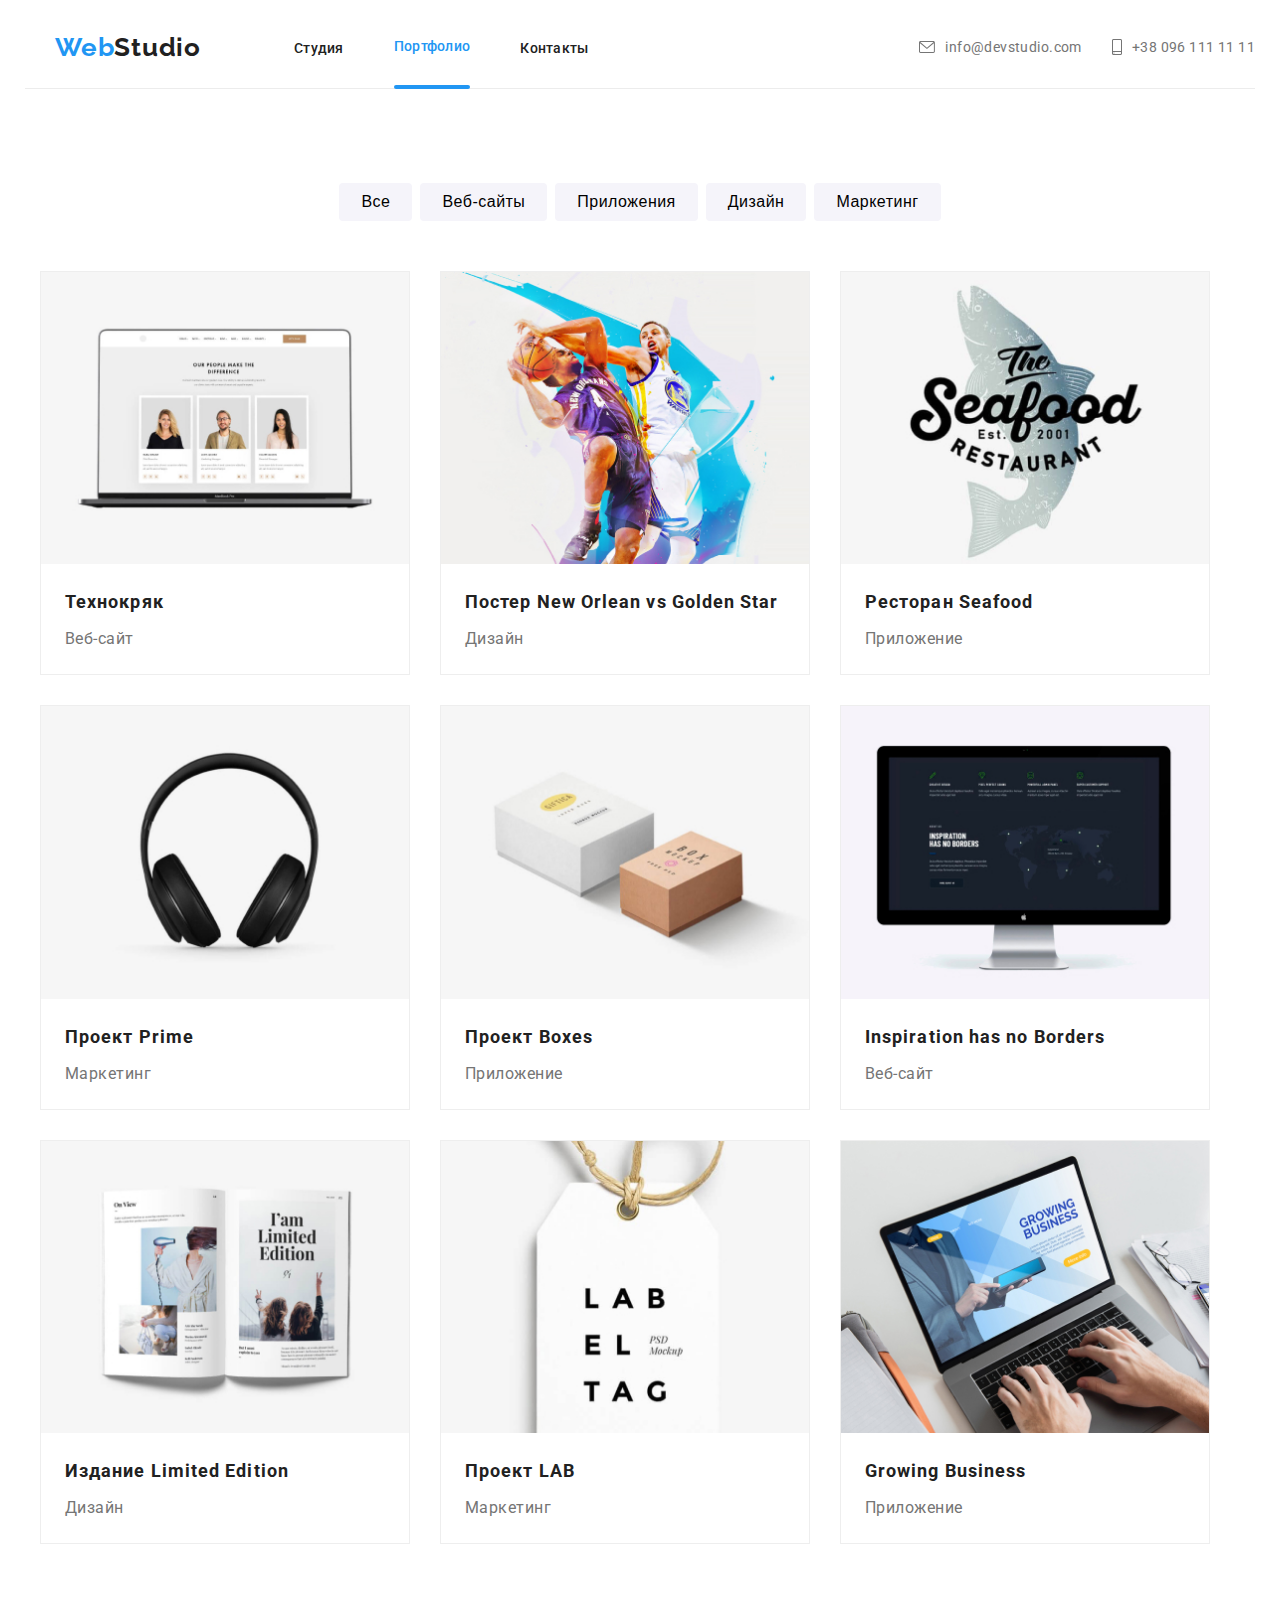
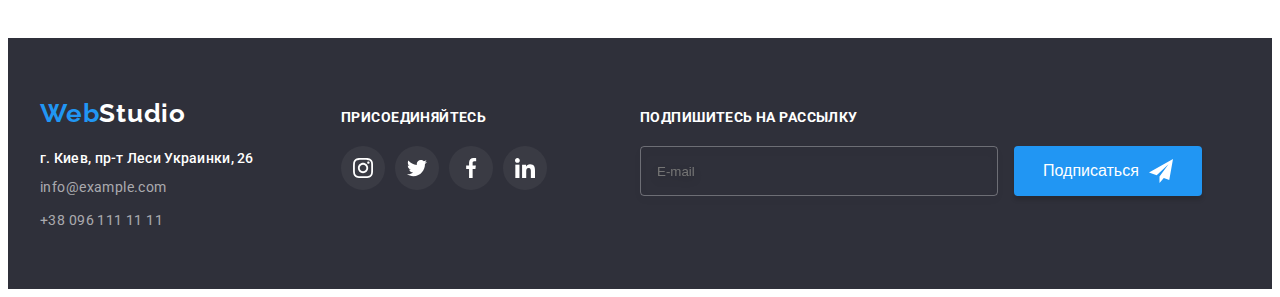
==== portfolio.html @ 36587085 "start" ====
<!DOCTYPE html>
<html lang="ru">

<head>
    <meta charset="UTF-8">
    <meta http-equiv="X-UA-Compatible" content="IE=edge">
    <meta name="viewport" content="width=device-width, initial-scale=1.0">
    <title>WebStudio</title>
    <link rel="preconnect" href="https://fonts.gstatic.com">
    <link
        href="https://fonts.googleapis.com/css2?family=Raleway:wght@400;500;600;700&family=Roboto:wght@400;700&display=swap"
        rel="stylesheet">
    <link rel="stylesheet" href="https://cdnjs.cloudflare.com/ajax/libs/modern-normalize/1.1.0/modern-normalize.min.css"
        integrity="sha512-wpPYUAdjBVSE4KJnH1VR1HeZfpl1ub8YT/NKx4PuQ5NmX2tKuGu6U/JRp5y+Y8XG2tV+wKQpNHVUX03MfMFn9Q=="
        crossorigin="anonymous" referrerpolicy="no-referrer" />
    <link rel="stylesheet" href="./css/styles.css">
</head>

<body>
    <!-- HEADER -->
    <header class="header container">
        <div class="container header-container">
            <nav class="navigation">
                <a class="logo link" href="./"> <span class="logo-span">
                        Web</span>Studio
                </a>
                <ul class="menu list">
                    <li class="menu-item current">
                        <a class="menu-link link " href="./index.html">Студия</a>
                    </li>
                    <li class="menu-item">
                        <a class="menu-link link current" href="./portfolio.html">Портфолио</a>
                    </li>
                    <li class="menu-item">
                        <a class="menu-link link" href="#contact">Контакты</a>
                    </li>
                </ul>
            </nav>

            <ul class="menu-contact list">
                <li class="menu-contact-link">
                    <a class="mail-link link header-link" href="mailto:info@devstudio.com">
                        <svg class="contact-link-item header-link" width="16px" height="12px">
                            <use href="./images/sprite.svg#envelope"></use>
                        </svg>
                        info@devstudio.com
                    </a>
                </li>
                <li class="menu-contact-link">
                    <a class="tel-link link header-link" href="tell:+380961111111">
                        <svg class="contact-link-item header-link" width="10px" height="16px">
                            <use href="./images/sprite.svg#smartphone"></use>
                        </svg>
                        +38 096 111 11 11</a>
                </li>
            </ul>
        </div>
    </header>

    <section class="section">
        <div class="container btn-container">
            <ul class="portfolio-btn-list list">
                <li class="portfolio-btn-item"><button class="modal-btn portfolio-btn btn" type="button">Все</button>
                </li>
                <li class="portfolio-btn-item"><button class="modal-btn portfolio-btn btn"
                        type="button">Веб-сайты</button></li>
                <li class="portfolio-btn-item"><button class="modal-btn portfolio-btn btn"
                        type="button">Приложения</button></li>
                <li class="portfolio-btn-item"><button class="modal-btn portfolio-btn btn" type="button">Дизайн</button>
                </li>
                <li class="portfolio-btn-item"><button class="modal-btn portfolio-btn btn"
                        type="button">Маркетинг</button></li>
            </ul>
        </div>
        <div class="container portfolio-conteiner">
            <ul class="portfolio-list list">
                <li class="portfolio-box">
                    <a href="#" class="portfolio-box-link link">
                        <div class="portfolio-box-img-wraper">
                            <img src="./images/portfolio/img.jpg" alt="Веб-сайт Технокряк">
                            <p class="overlay">
                                Технокряк это современная площадка распространения коронавируса. Компании используют эту
                                платформу для цифрового шпионажа и атак на защищённые сервера конкурентов.
                            </p>
                        </div>
                        <div class="portfolio-text">
                            <h3 class="portfolio-imeg-title">Технокряк</h3>
                            <p class="portfolio-image-decription">Веб-сайт</p>
                        </div>
                    </a>
                </li>
                <li class="portfolio-box">
                    <a href="#" class="portfolio-box-link link">
                        <div class="portfolio-box-img-wraper">
                            <img src="./images/portfolio/img(1).jpg" alt="Постер New Orlean vs Golden Star" height="294"
                                width="370">
                            <p class="overlay">
                                Golden State Warriors New Orleans Pelicans текущий результат (а также онлайн видео*)
                                стартует 15 мая 2021 г. в 01:30
                                время UTC на Chase Center стадионе, San Francisco в городе, USA в NBA - USA. На
                                SofaScore
                            </p>
                        </div>
                        <div class="portfolio-text">
                            <h3 class="portfolio-imeg-title" lang="en">Постер New Orlean vs Golden Star</h3>
                            <p class="portfolio-image-decription">Дизайн</p>
                        </div>
                    </a>
                </li>
                <li class="portfolio-box">
                    <a href="#" class="portfolio-box-link link">
                        <div class="portfolio-box-img-wraper">
                            <img src="./images/portfolio/img(2).jpg" alt="Приложение Ресторан Seafood" height="294"
                                width="370">
                            <p class="overlay">
                                Концепция ресторана не терпит компромиссов – исключительно высококачественные
                                морепродукты. Здесь не подают мясо или
                                птицу. Мы расскажем, какие уникальные специалитеты искать в меню и как безошибочно
                                определить качественный продукт
                            </p>
                        </div>
                        <div class="portfolio-text">
                            <h3 class="portfolio-imeg-title">Ресторан Seafood</h3>
                            <p class="portfolio-image-decription">Приложение</p>
                        </div>
                    </a>
                </li>
                <li class="portfolio-box">
                    <a href="#" class="portfolio-box-link link">
                        <div class="portfolio-box-img-wraper">
                            <img src="./images/portfolio/img(3).jpg" alt="Проект Prime" height="294" width="370">
                            <p class="overlay">
                                Коллекция Prime воспроизводит несравненную красоту оникса. Параллельно расположенные
                                слои создают восхитительный
                                полосатый окрас. Глубокий рисунок минерала успокаивает и заряжает энергией.
                            </p>
                        </div>
                        <div class="portfolio-text">
                            <h3 class="portfolio-imeg-title">Проект Prime</h3>
                            <p class="portfolio-image-decription">Маркетинг</p>
                        </div>
                    </a>
                </li>
                <li class="portfolio-box">
                    <a href="#" class="portfolio-box-link link">
                        <div class="portfolio-box-img-wraper">
                            <img src="./images/portfolio/img(4).jpg" alt="Приложение Проект Boxes" height="294"
                                width="370">
                            <p class="overlay">

                            </p>
                        </div>
                        <div class="portfolio-text">
                            <h3 class="portfolio-imeg-title">Проект Boxes</h3>
                            <p class="portfolio-image-decription">Приложение</p>
                        </div>
                    </a>
                </li>
                <li class="portfolio-box">
                    <a href="#" class="portfolio-box-link link">
                        <div class="portfolio-box-img-wraper">
                            <img src="./images/portfolio/img(5).jpg" alt="Веб-сайт Inspiration has no Borders"
                                height="294" width="370">
                            <p class="overlay">

                            </p>
                        </div>
                        <div class="portfolio-text">
                            <h3 class="portfolio-imeg-title" lang="en">Inspiration has no Borders</h3>
                            <p class="portfolio-image-decription">Веб-сайт</p>
                        </div>
                    </a>
                </li>
                <li class="portfolio-box">
                    <a href="#" class="portfolio-box-link link">
                        <div class="portfolio-box-img-wraper">
                            <img src="./images/portfolio/img(6).jpg" alt="Издание Limited Edition" height="294"
                                width="370">
                            <p class="overlay">
                                Специальные издания широко используются при выпуске музыки, фильмов и видеоигр. Компании
                                широко используют специальные
                                издания и постепенно их улучшают, чтобы спрос оставался.
                            </p>
                        </div>
                        <div class="portfolio-text">
                            <h3 class="portfolio-imeg-title">Издание Limited Edition</h3>
                            <p class="portfolio-image-decription">Дизайн</p>
                        </div>
                    </a>
                </li>
                <li class="portfolio-box">
                    <a href="#" class="portfolio-box-link link">
                        <div class="portfolio-box-img-wraper">
                            <img src="./images/portfolio/img(7).jpg" alt="Проект LAB" height="294" width="370">
                            <p class="overlay">
                                We are creators of change. Our team deliver projects that make a meaningful impact in
                                the lives of Tasmanians.
                            </p>
                        </div>
                        <div class="portfolio-text">
                            <h3 class="portfolio-imeg-title">Проект LAB</h3>
                            <p class="portfolio-image-decription">Маркетинг</p>
                        </div>
                    </a>
                </li>
                <li class="portfolio-box">
                    <a href="#" class="portfolio-box-link link">
                        <div class="portfolio-box-img-wraper">
                            <img src="./images/portfolio/img(8).jpg" alt="Приложение Growing Business" height="294"
                                width="370">
                            <p class="overlay">
                                So you have a business and business is good. Now how do you make it better? The best
                                businesses are always looking for
                                ways to improve, whether that’s offering better products or adopting more efficient
                                processes. Here’s how you can take
                                your business to the next level.
                            </p>
                        </div>
                        <div class="portfolio-text">
                            <h3 class="portfolio-imeg-title">Growing Business</h3>
                            <p class="portfolio-image-decription">Приложение</p>
                        </div>
                    </a>
                </li>
            </ul>
        </div>



    </section>

    <!-- FOOTER -->
    <footer class="footer">
        <div class="container">
            <div class="footer-container">
                <div class="address-container">
                    <div class="footer-logo">
                        <a class="logo link" href="./"> <span class="logo-span">Web</span>Studio</a>
                    </div>

                    <!-- CONTACT INFORMATION -->
                    <address id="contact" class="address">
                        <ul class="list address-container">
                            <li class="address-item-footer"><a class="address-link link"
                                    href="https://goo.gl/maps/P6TTpQ2vvZoRG6vYA" target="_blank"
                                    rel="noopener noreferrer">г. Киев, пр-т Леси Украинки, 26</a></li>
                            <li class="address-item-footer"><a class="mail-link link footer-link"
                                    href="mailto:info@example.com">info@example.com</a></li>
                            <li class="address-item-footer"><a class="tel-link link footer-link"
                                    href="tell:+380961111111">+38 096 111 11 11</a></li>
                        </ul>
                    </address>
                </div>
                <div class="social">
                    <h2 class="footer-title">присоединяйтесь</h2>
                    <ul class="social-list list">
                        <li href="#" class="social-list-item">
                            <a href="#" class="social-list-link theme-dark">
                                <svg class="social-list-icon theme-dark">
                                    <use href="./images/sprite.svg#instagram"></use>
                                </svg>
                            </a>
                        </li>
                        <li href="#" class="social-list-item">
                            <a href="#" class="social-list-link theme-dark">
                                <svg class="social-list-icon theme-dark">
                                    <use href="./images/sprite.svg#twitter"></use>
                                </svg>
                            </a>
                        </li>
                        <li href="#" class="social-list-item">
                            <a href="#" class="social-list-link theme-dark">
                                <svg class="social-list-icon theme-dark">
                                    <use href="./images/sprite.svg#facebook"></use>
                                </svg>
                            </a>
                        </li>
                        <li href="#" class="social-list-item">
                            <a href="#" class="social-list-link theme-dark">
                                <svg class="social-list-icon theme-dark">
                                    <use href="./images/sprite.svg#linkedin"></use>
                                </svg>
                            </a>
                        </li>
                    </ul>
                </div>
                <div class="mail-input">
                    <form action="#" class="footer-form">
                        <label class="footer-form-field">
                            <p class="footer-form-lable">
                                Подпишитесь на рассылку
                            </p>
                            <span class="modal-form-input-wrapper">
                                <input type="mail" class="footer-form-inpt" name="user-mail" pattern="[^ @]*@[^ @]*"
                                    placeholder="E-mail" required>
                                <button type="submit" class="footer-form-btn">
                                    <div class="button-lable">
                                        Подписаться
                                        <svg class="footer-btn-icon">
                                            <use href="./images/sprite.svg#send"></use>
                                        </svg>
                                    </div>

                                </button>
                    </form>
                </div>
            </div>

    </footer>

</body>

</html>
---- css/styles.css ----
:root {
  --main-font: "Roboto", sans-serif;
  --secondary-font: "Raleway", sans-serif;
  --accent-color: #2196f3;
  --main-color: #212121;
  --description-color: #757575;
  --logo-color: #ffffff;
  --button-color: #2196f3;
  --button-text-hover-color: #ffffff;
  --button-hover-color: #188ce8;
  --bg-color: #2f303a;
  --team-bg: #f5f4fa;
  --bg-btn-portfolio: #f5f4fa;
  --hero-bg: #c4c4c4;
  --social-bg: #afb1b8;
  --overlay-bg: rgba(33, 150, 243, 0.9);
  --placeholder-color: rgba(117, 117, 117, 0.5);
  --bg-social-td: rgba(153, 153, 153, 0.1);
}

h1,
h2,
h3,
h4,
h5,
h6,
p {
  margin-top: 0;
  margin-bottom: 0;
}

ul,
ol {
  margin-top: 0;
  margin-bottom: 0;
  padding-left: 0;
}

img {
  display: block;
  max-width: 100%;
  height: auto;
}

.list {
  list-style: none;
}

.link {
  text-decoration: none;
  color: var(--main-color);
}

address {
  font-style: normal;
}

body {
  font-family: var(--main-font);
  font-weight: 400;
  color: var(--main-color);
}

.container {
  width: 1200px;
  margin: 0 auto;
  padding-left: 15px;
  padding-right: 15px;
}

.section {
  padding-top: 94px;
}

.visually-hidden {
  position: absolute !important;
  clip: rect(1px 1px 1px 1px); /* IE6, IE7 */
  clip: rect(1px, 1px, 1px, 1px);
  padding: 0 !important;
  border: 0 !important;
  height: 1px !important;
  width: 1px !important;
  overflow: hidden;
}

/* ============= COMPONENTS ============= */
.modal-btn {
  display: flex;
  align-items: center;
  text-align: center;
  font-size: 16px;
  line-height: 1.87;
  border-radius: 4px;
  letter-spacing: 0.06em;
  cursor: pointer;
  border: none;
  transition: background-color 250ms cubic-bezier(0.4, 0, 0.2, 1),
    color 250ms cubic-bezier(0.4, 0, 0.2, 1);
}

.modal-btn:hover,
.modal-btn:focus {
  background-color: var(--button-hover-color);
  color: var(--button-text-hover-color);
}

/* ============= END COMPONENTS ============= */

/* ============= HEADER ============= */
.header {
  padding-top: 24px;
  padding-bottom: 25px;
  border-bottom: 1px solid #ececec;
}

.header-container {
  display: flex;
  align-items: center;
  justify-content: space-between;
}

.navigation {
  display: flex;
  align-items: center;
}

.menu {
  display: flex;
  align-items: center;
}

.menu-contact {
  display: flex;
  align-items: center;
}

.menu.list {
  cursor: pointer;
}

.menu-contact-link {
  display: flex;
  align-items: center;
  justify-content: center;
}

.menu-contact-link:not(:last-child) {
  margin-right: 30px;
}

.menu-item:not(:last-child) {
  margin-right: 50px;
}

.menu-link {
  font-weight: 500;
  font-size: 14px;
  line-height: 1.14;
  letter-spacing: 0.02em;
}

.header-link {
  color: var(--description-color);
  fill: var(--description-color);
}

.tel-link,
.mail-link {
  font-size: 14px;
  line-height: 1.71;
  letter-spacing: 0.03em;

  transition: color 250ms cubic-bezier(0.4, 0, 0.2, 1),
    fill 250ms cubic-bezier(0.4, 0, 0.2, 1);
}

.menu-link:hover,
.menu-link:focus {
  color: var(--accent-color);
}

.mail-link:hover,
.mail-link:focus,
.mail-link:hover .contact-link-item,
.mail-link:focus .contact-link-item {
  color: var(--accent-color);
  fill: var(--accent-color);
}

.tel-link:hover,
.tel-link:focus,
.tel-link:hover .contact-link-item,
.tel-link:focus .contact-link-item {
  color: var(--accent-color);
  fill: var(--accent-color);
}

.menu-link.current {
  color: var(--accent-color);
  /*background-image: url();*/
}

.contact-link-item {
  display: flex;
  align-items: center;
  justify-content: center;
  margin-right: 10px;
}

.mail-link.header-link {
  display: flex;
  align-items: center;
}

.tel-link.header-link {
  display: flex;
  align-items: center;
}

/*
.mail-link.header-link::before {
    content: url("../images/sprite.svg#envelope");
    display: flex;
    align-items: center;
    width: 16px;
    height: 12px;
    fill: ;
    margin-right: 10px;
}



.tel-link.header-link::before {
    content: url("../images/sprite.svg#smartphone");
    display: block;
    align-content: center;
    width: 10px;
    height: 16px;
    fill: ;
    margin-right: 10px;
}*/

.menu-link.current::after {
  content: "";
  display: block;
  width: auto;
  height: 4px;
  background-color: var(--accent-color);
  position: relative;
  top: 30px;
  left: auto;
  border-radius: 2px;
}

/*
*/
.logo {
  margin-right: 93px;
  font-family: var(--secondary-font);
  font-weight: 700;
  font-size: 26px;
  line-height: 1.19;
  letter-spacing: 0.03em;
  /*text-shadow: 0px 4px 4px rgba(0, 0, 0, 0.25);*/
}

.logo-span {
  color: var(--accent-color);
}

/* ============= END HEADER ============= */

/* ============= HERO ============= */
.hero-container {
  display: flex;
  align-items: center;
  flex-direction: column;
  width: 1600px;
  background-color: var(--hero-bg);
  background-image: linear-gradient(
      rgba(47, 48, 58, 0.4),
      rgba(47, 48, 58, 0.4)
    ),
    url(../images/Hero/hero.jpg);
  padding-top: 200px;
  padding-bottom: 200px;

  position: relative;
  bottom: 1px;
  right: auto;
}

.hero-title {
  width: 700px;
  font-weight: 900;
  font-size: 44px;
  line-height: 1.36;
  text-align: center;
  letter-spacing: 0.06em;
  text-transform: uppercase;
  color: var(--button-text-hover-color);
  margin-bottom: 30px;
}

.hero-btn {
  padding: 10px 32px;
  font-weight: 700;
  font-size: 16px;
  line-height: 1.88;
  text-align: center;
  letter-spacing: 0.06em;
  background-color: var(--button-color);
  color: var(--button-text-hover-color);
}

.btn-container {
  margin-bottom: 50px;
}

.portfolio-conteiner {
  margin-bottom: 94px;
}

/* ============= END HERO ============= */

/* ============= SERVICES ============= */

/*svg*/
.serveces-box-link {
  display: flex;
  align-items: center;
  justify-content: center;
  width: 270px;
  height: 120px;
  margin-bottom: 30px;
  background-color: var(--team-bg);
  border-radius: 4px;
}

.serveces-box-item {
  width: 70px;
  height: 70px;
}
/*svg end*/

.services-container {
  display: flex;
  flex-wrap: wrap;
  justify-content: space-between;
}

.services-title {
  font-weight: 700;
  font-size: 14px;
  line-height: 1.14;
  letter-spacing: 0.03em;
  text-transform: uppercase;
  margin-bottom: 10px;
}

.services-description {
  font-size: 14px;
  line-height: 1.71;
  letter-spacing: 0.03em;
  color: var(--description-color);
}

.serveces-box {
  width: 270px;
}

/* ============= END SERVICES ============= */

/* ============= ABOUT ============= */
.about-container {
  display: flex;
  justify-content: space-between;
  margin-bottom: 94px;
}

.about-title {
  font-weight: 700;
  font-size: 36px;
  line-height: 1.17;
  text-align: center;
  letter-spacing: 0.03em;
  margin-bottom: 50px;
}

.about-container-item {
  position: relative;
}

.about-label {
  position: absolute;
  width: 370px;
  /*height: 70px;*/
  bottom: 0;
  left: 0;

  font-weight: 600;
  font-size: 14px;
  line-height: 1.14;
  text-align: center;
  letter-spacing: 0.03em;
  text-transform: uppercase;
  padding-top: 27px;
  padding-bottom: 27px;
  background-color: rgba(47, 48, 58, 0.8);
  text-align: center;
  color: var(--logo-color);
}

/* ============= END ABOUT ============= */

/* ============= TEAM ============= */

/*svg*/

.social-list {
  display: flex;
  justify-content: space-between;
}

.social-list-icon {
  width: 20px;
  height: 20px;
  /*background-color: var(--logo-color);*/
  fill: var(--social-bg);
  transition: background-color 250ms cubic-bezier(0.4, 0, 0.2, 1),
    fill 250ms cubic-bezier(0.4, 0, 0.2, 1);
}

.social-list-link {
  display: flex;
  align-items: center;
  justify-content: center;
  width: 44px;
  height: 44px;
  border-radius: 50%;
  transition: background-color 250ms cubic-bezier(0.4, 0, 0.2, 1),
    fill 250ms cubic-bezier(0.4, 0, 0.2, 1);
}

.social-list-link:hover,
.social-list-link:focus {
  fill: var(--logo-color);
  background-color: var(--accent-color);
}
.social-list-link:hover .social-list-icon,
.social-list-link:focus .social-list-icon {
  fill: var(--logo-color);
  /*background-color: var(--accent-color);*/
}

/*svg end*/

.team-list-content {
  padding-top: 30px;
  padding-bottom: 30px;
  padding-left: 32px;
  padding-right: 32px;
}

.team-container {
  display: flex;
  flex-wrap: wrap;
  margin-left: -30px;
  margin-top: -30px;
}

.team-box {
  margin-top: 30px;
  margin-left: 30px;
  background-color: var(--logo-color);
  border-radius: 0px 0px 4px 4px;
  box-shadow: 0px 1px 3px rgba(0, 0, 0, 0.12), 0px 1px 1px rgba(0, 0, 0, 0.14),
    0px 2px 1px rgba(0, 0, 0, 0.2);
}

.team-section {
  padding-bottom: 94px;
}

.team {
  background-color: var(--team-bg);
}

.team-title {
  font-weight: 600;
  font-size: 36px;
  line-height: 1.17;
  text-align: center;
  letter-spacing: 0.03em;
  margin-bottom: 50px;
}

.team-name-title {
  /*padding-top: 30px;*/
  margin-bottom: 10px;
  font-weight: 500;
  font-size: 16px;
  line-height: 1.19;
  text-align: center;
  letter-spacing: 0.03em;
}

.team-description {
  /*margin-top: 10px;*/
  margin-bottom: 30px;
  font-size: 16px;
  line-height: 1.19;
  text-align: center;
  letter-spacing: 0.03em;
  color: var(--description-color);
}

/* ============= END TEAM ============= */

/*============== clients ==============*/

/*svg*/

.client-item {
  display: flex;
  /*flex-direction: column;*/

  width: 170px;
  height: 92px;
  fill: var(--description-color);
  border: 1px solid;
  color: var(--description-color);
  border-radius: 4px;
  filter: drop-shadow(0px 4px 4px rgba(0, 0, 0, 0.25));
}

.client-list-link {
  display: flex;
  justify-content: center;
  align-items: center;
  width: 100%;
  height: 100%;
  /*flex-direction: column;
    justify-content:center;
    align-items: center;*/
}

.client-item-icon {
  width: 106px;
  height: 60px;
  fill: var(--social-bg);

  transition: color 250ms cubic-bezier(0.4, 0, 0.2, 1),
    fill 250ms cubic-bezier(0.4, 0, 0.2, 1);
  /*border: 1px solid;
    color: var(--description-color);
    border-radius: 4px;*/
}

.client-item:hover,
.client-item:hover .client-item-icon,
.client-item:focus,
.client-item:focus .client-item-icon {
  fill: var(--accent-color);
  color: var(--accent-color);
}

/*svg end*/

.section .client {
  padding-bottom: 92px;
}

.clients {
  display: flex;
  align-items: center;
  justify-content: space-between;
  /*padding-bottom: 94px;*/
}

.clients-title {
  font-weight: 600;
  font-size: 36px;
  line-height: 1.17;
  text-align: center;
  letter-spacing: 0.03em;

  margin-bottom: 50px;
}

/*============== clients end ==============*/

/* ============= FOOTER ============= */

.footer-title {
  font-weight: bold;
  font-size: 14px;
  line-height: 1.14;
  letter-spacing: 0.03em;
  text-transform: uppercase;

  color: var(--logo-color);
  margin-bottom: 20px;
  /*padding-top: 9px;*/
}

.footer {
  /*height: 251px;*/
  background-color: var(--bg-color);
  padding-top: 60px;
  padding-bottom: 60px;
}

.footer-container {
  display: inline-flex;
  align-items: baseline;
  /*height: 130px;
    
    flex-direction: column;
    flex-wrap: wrap;
    justify-content: left;*/
}

/*.address-container {
  margin-right: 70px;
}*/

.address-item-footer:not(:last-child) {
  margin-bottom: 9px;
}

.mail-link.footer-link,
.tel-link.footer-link {
  color: rgba(255, 255, 255, 0.6);
}
.address-link {
  font-weight: 500;
  font-size: 14px;
  line-height: 1.14;
  letter-spacing: 0.02em;
  color: var(--logo-color);
}

.footer-logo .logo {
  color: var(--logo-color);
}
.footer-logo {
  /*display: flex;*/
  width: 150px;
  height: 30px;
  margin-bottom: 20px;
}

.social {
  /*display: flex;
    flex-direction: column;*/
  width: 206px;
  margin-left: 70px;
  /*height: 80px;*/
}

.address {
  /*display: flex;*/
  width: 231px;
  height: 81px;
  /*flex-direction: column;*/
}

.social-list-link.theme-dark {
  background-color: var(--bg-social-td);
  transition: background-color 250ms cubic-bezier(0.4, 0, 0.2, 1),
    fill 250ms cubic-bezier(0.4, 0, 0.2, 1);
}

.social-list-link.theme-dark:focus,
.social-list-link.theme-dark:hover {
  background-color: var(--accent-color);
}

.social-list-icon.theme-dark {
  /*background-color: var(--bg-social-td);*/
  fill: var(--logo-color);
  transition: background-color 250ms cubic-bezier(0.4, 0, 0.2, 1);
}

/*.social-list-item {
  transition: background-color 250ms cubic-bezier(0.4, 0, 0.2, 1),
    /*fill 250ms cubic-bezier(0.4, 0, 0.2, 1);
}*/

..social-list-item:focus,
.social-list-item:hover {
  background-color: var(--accent-color);
}

.mail-input {
  display: flex;
  align-items: center;
  width: 570px;
  margin-left: 93px;
}

.footer-form-inpt {
  display: inline-block;
  width: 358px;
  height: 50px;
}

.footer-form-btn {
  display: inline-block;
  font-size: 16px;
  line-height: 1.88;
  padding: 10px 29px;
  background-color: var(--accent-color);
  color: var(--logo-color);
  box-shadow: 0px 4px 4px rgba(0, 0, 0, 0.15);
  border-radius: 4px;
  margin-left: 12px;
  border: none;
}

.button-lable {
  display: flex;
  align-items: center;
}

.footer-btn-icon {
  width: 24px;
  height: 24px;
  margin-left: 10px;
  /*box-shadow: 0px 4px 4px rgba(0, 0, 0, 0.15);
  border-radius: 4px;*/
}

.footer-form-lable {
  display: block;
  font-weight: bold;
  font-size: 14px;
  line-height: 1.14;
  letter-spacing: 0.03em;
  text-transform: uppercase;

  color: var(--logo-color);

  margin-bottom: 20px;
}

.footer-form-inpt {
  border: 1px solid rgba(255, 255, 255, 0.3);
  box-sizing: border-box;
  filter: drop-shadow(0px 4px 4px rgba(0, 0, 0, 0.15));
  border-radius: 4px;
  color: rgba(255, 255, 255, 0.6);
  background-color: rgba(0, 0, 0, 0);
  padding-left: 16px;
}

/* ============= END FOOTER ============= */

/* ============= CONTACT INFORMATION ============= */

/* =============  CONTACT INFORMATION ============= */

/* ============= PORTFOLIO PAGE ============= */

.portfolio-btn {
  padding: 6px 22px;
  font-weight: 500;
  font-size: 16px;
  line-height: 1.63;
  text-align: center;
  letter-spacing: 0.03em;
  cursor: pointer;
  background-color: var(--bg-btn-portfolio);
  transition: box-shadow 250ms cubic-bezier(0.4, 0, 0.2, 1),
    background-color 250ms cubic-bezier(0.4, 0, 0.2, 1),
    color 250ms cubic-bezier(0.4, 0, 0.2, 1);
}

.portfolio-btn-list {
  display: flex;
  align-items: center;
  justify-content: center;
}

.portfolio-btn {
  /*box-shadow: 0px 3px 1px rgba(0, 0, 0, 0.1), 0px 1px 2px rgba(0, 0, 0, 0.08),
    0px 2px 2px rgba(0, 0, 0, 0.12);*/
  border-radius: 4px;
}

.portfolio-btn:focus,
.portfolio-btn:hover {
  box-shadow: 0px 3px 1px rgba(0, 0, 0, 0.1), 0px 1px 2px rgba(0, 0, 0, 0.08),
    0px 2px 2px rgba(0, 0, 0, 0.12);
}

.portfolio-btn-item:not(:last-child) {
  margin-right: 8px;
}

.portfolio-list {
  display: flex;
  flex-wrap: wrap;
  margin-top: -30px;
  margin-left: -30px;
}

.portfolio-box-link {
  display: block;
}

.portfolio-box-img-wraper {
  display: block;
  position: relative;
  overflow: hidden;
}

.overlay {
  font-size: 18px;
  line-height: 1.56;
  letter-spacing: 0.03em;

  position: absolute;
  top: 0;
  left: 0;
  width: 100%;
  height: 100%;
  overflow: auto;
  background-color: var(--overlay-bg);
  color: var(--logo-color);
  padding: 64px 24px;

  transform: translateY(100%);
  transition: transform 250ms cubic-bezier(0.4, 0, 0.2, 1);
  /*padding-top: 63px;
    padding-left: 24px;
    padding-bottom: 63px;
    padding-right: 24px;*/
}

.portfolio-box-link:hover .overlay,
.portfolio-box-link:focus .overlay {
  transform: translateY(0%);
}

.portfolio-box {
  position: relative;
  width: 370px;
  background: #ffffff;
  border: 1px solid #eeeeee;
  box-sizing: border-box;
  margin-top: 30px;
  margin-left: 30px;
  transition: box-shadow 250ms cubic-bezier(0.4, 0, 0.2, 1);
}

.portfolio-box:hover,
.portfolio-box:focus {
  box-shadow: 0px 1px 1px rgba(0, 0, 0, 0.12), 0px 4px 4px rgba(0, 0, 0, 0.06),
    1px 4px 6px rgba(0, 0, 0, 0.16);
}

.portfolio-text {
  padding: 20px 24px;
}

.portfolio-imeg-title {
  margin-bottom: 4px;
  font-weight: 700;
  font-size: 18px;
  line-height: 2;
  letter-spacing: 0.06em;
}

.portfolio-image-decription {
  font-size: 16px;
  line-height: 1.87;
  letter-spacing: 0.03em;
  color: var(--description-color);
}

/* ============= END PORTFOLIO PAGE ============= */

/*svg*/

/*svg end*/

/* ============= backdrop ============= */

.backdrop {
  position: fixed;
  top: 0;
  left: 0;
  width: 100vw;
  height: 100vh;
  background-color: rgba(0, 0, 0, 0.2);

  opacity: 1;
  visibility: visible;
  pointer-events: auto;
  transition: opacity 250ms cubic-bezier(0.4, 0, 0.2, 1),
    visibility 250ms cubic-bezier(0.4, 0, 0.2, 1);
}

.is-hidden {
  opacity: 0;
  visibility: hidden;
  pointer-events: none;
}

.modal {
  position: absolute;
  left: 50%;
  top: 50%;
  /*width: 528px;*/
  /*height: 580px;*/
  background-color: var(--logo-color);
  transform: translate(-50%, -50%);
  border-radius: 4px;
  padding: 40px;
}

.close-btn {
  display: flex;
  justify-content: center;
  align-items: center;
  width: 30px;
  height: 30px;
  position: absolute;
  top: 8px;
  right: 8px;
  border: 1px solid rgba(0, 0, 0, 0.1);
  border-radius: 50%;
  background-color: tranpatent;
  cursor: pointer;
  transition: fill 250ms cubic-bezier(0.4, 0, 0.2, 1);
}

.close-btn:focus,
.close-btn:hover {
  fill: var(--accent-color);
}

/*--MODAL--*/

.inputs {
  margin-bottom: 20px;
}

.modal-form-head {
  font-weight: bold;
  font-size: 20px;
  line-height: 1.15;
  text-align: center;
  letter-spacing: 0.03em;
  margin-bottom: 12px;
}

.modal-close {
  width: 18px;
  height: 18px;
}

.modal-form {
  display: flex;
  flex-direction: column;
  /*padding: 40px;*/
}

.modal-form-icon {
  position: absolute;
  left: 12px;
  top: 50%;
  transform: translateY(-50%);
  display: block;
  width: 18px;
  height: 18px;
  transition: fill 250ms cubic-bezier(0.4, 0, 0.2, 1);
}

.modal-form-input:focus + .modal-form-icon,
.modal-form-input:hover + .modal-form-icon,
.modal-form-input:focus,
.modal-form-input:hover,
.modal-form-message:hover {
  border-color: var(--accent-color);
  fill: var(--accent-color);
  outline: none;
}

.modal-form-input-wrapper {
  position: relative;
  display: block;
  cursor: pointer;
  margin-top: 4px;
}

.modal-form-field {
  font-size: 12px;
  line-height: 1.17;

  letter-spacing: 0.01em;
  color: var(--description-color);
  margin-bottom: 10px;
}

.modal-form-input {
  width: 100%;
  height: 40px;
  padding-left: 42px;
  /*margin-bottom: 10px;*/

  border: 1px solid rgba(33, 33, 33, 0.2);
  border-radius: 4px;
  /*margin-top: 4px;*/
  transition: border-color 250ms cubic-bezier(0.4, 0, 0.2, 1);
}

.modal-form-message {
  width: 100%;
  height: 120px;
  margin-top: 4px;
  margin-bottom: 10px;
  padding: 12px 16px;
  resize: none;

  border: 1px solid rgba(33, 33, 33, 0.2);
  border-radius: 4px;
  transition: border-color 250ms cubic-bezier(0.4, 0, 0.2, 1);
}

.modal-form-message::placeholder {
  color: var(--placeholder-color);
}

/*.modal-form-message:focus {
  border-color: var(--accent-color);
  outline: none;
}*/

.modal-form-checkbox-label {
  display: flex;
  align-items: center;
  font-size: 14px;
  line-height: 1.71px;
  /* identical to box height, or 171% */
  letter-spacing: 0.03em;
  margin-bottom: 30px;
}

.modal-form-checkbox-label::before {
  display: block;
  content: "";
  width: 16px;
  height: 15px;
  background-image: url(../images/check-box.svg);
  cursor: pointer;
  transition: background-image 250ms cubic-bezier(0.4, 0, 0.2, 1);
  margin-right: 10px;
  border: none;
  border-radius: 2px;
}

.modal-form-label-link {
  display: flex;
  align-items: center;
  font-size: 14px;
  line-height: 1.71px;
  color: var(--accent-color);
}

.modal-form-label-link:visited {
  color: var(--accent-color);
}

.modal-form-checkbox:checked + .modal-form-checkbox-label::before {
  background-image: url(../images/check.svg);
  /*outline: none;*/
}

.modal-form-btn {
  align-self: center;
  padding: 10px 56px;

  box-shadow: 0px 4px 4px rgba(0, 0, 0, 0.15);
  border-radius: 4px;
  background-color: var(--accent-color);
  color: var(--logo-color);

  transition: box-shadow 250ms cubic-bezier(0.4, 0, 0.2, 1);
}

.modal-form-btn:hover,
.modal-form-btn:focus {
  box-shadow: 0px 4px 4px rgba(0, 0, 0, 0.25);
}
/* ============= backdrop end ============= */
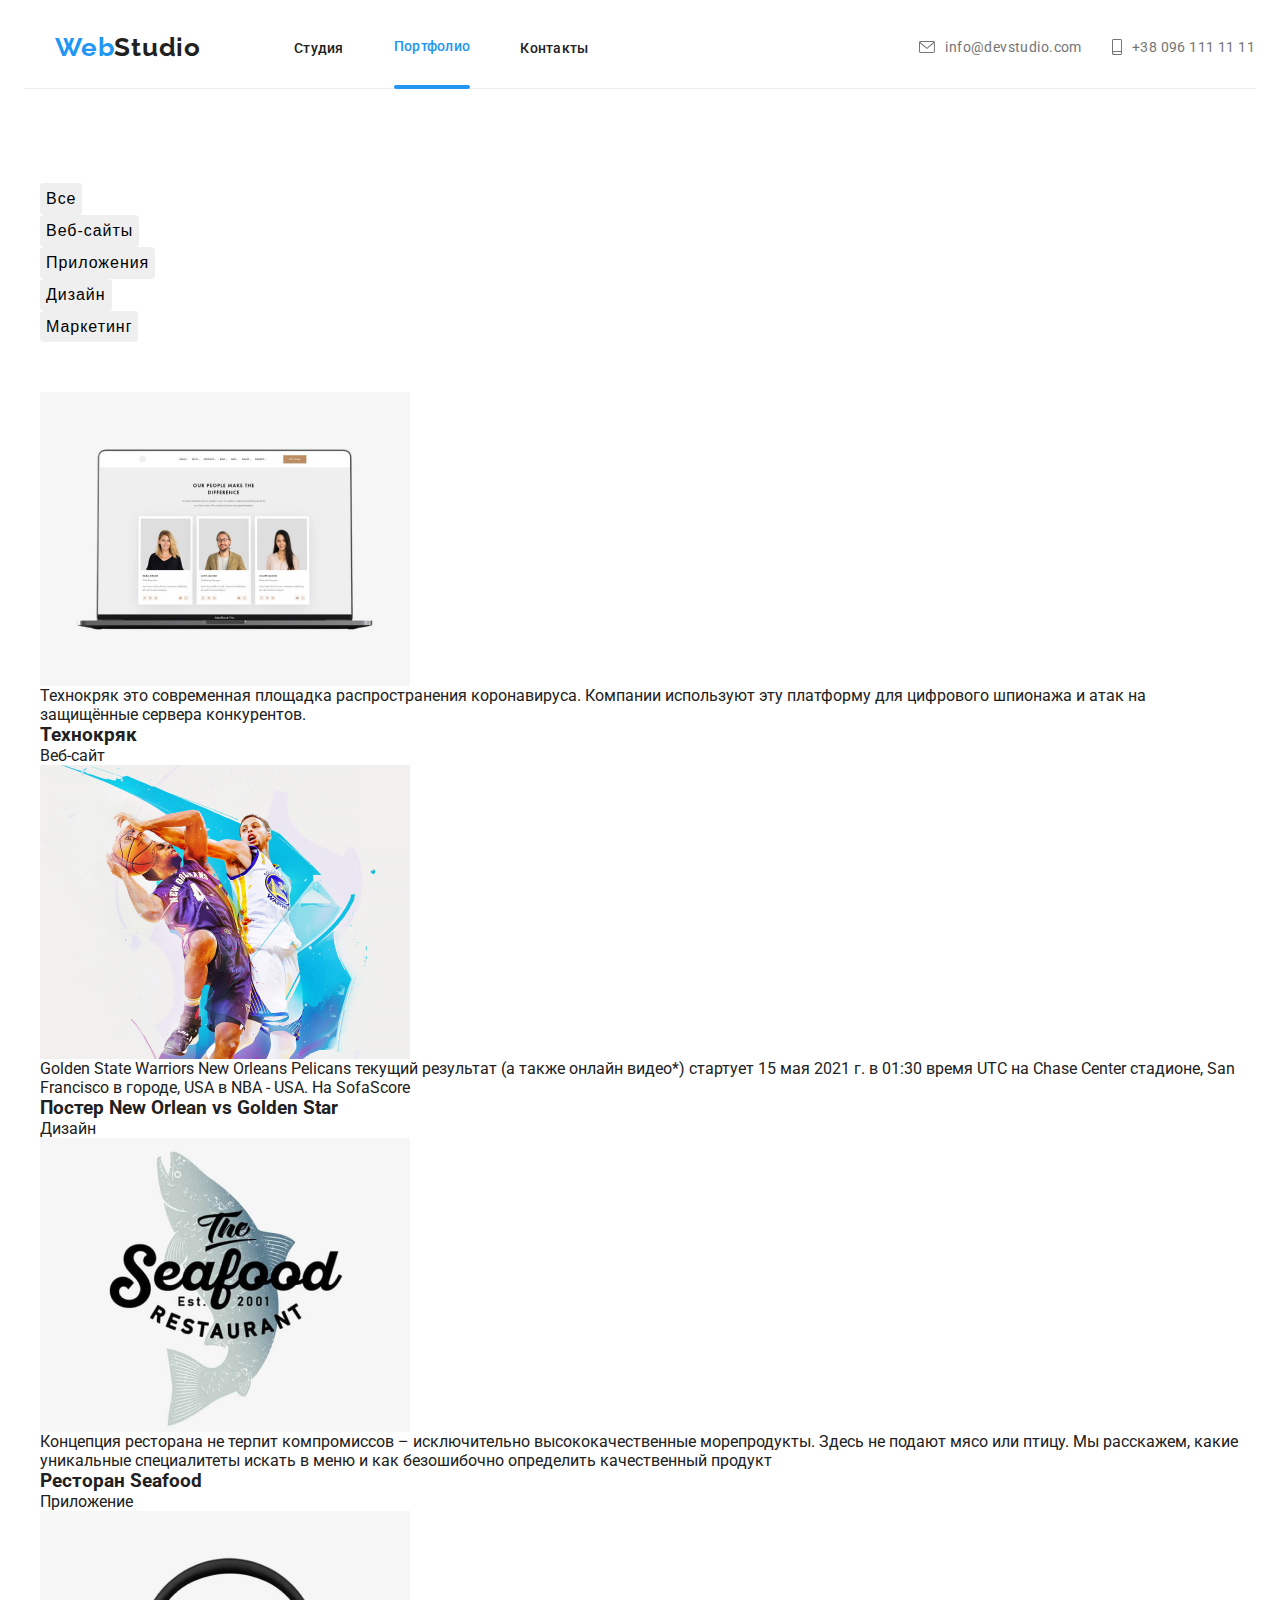
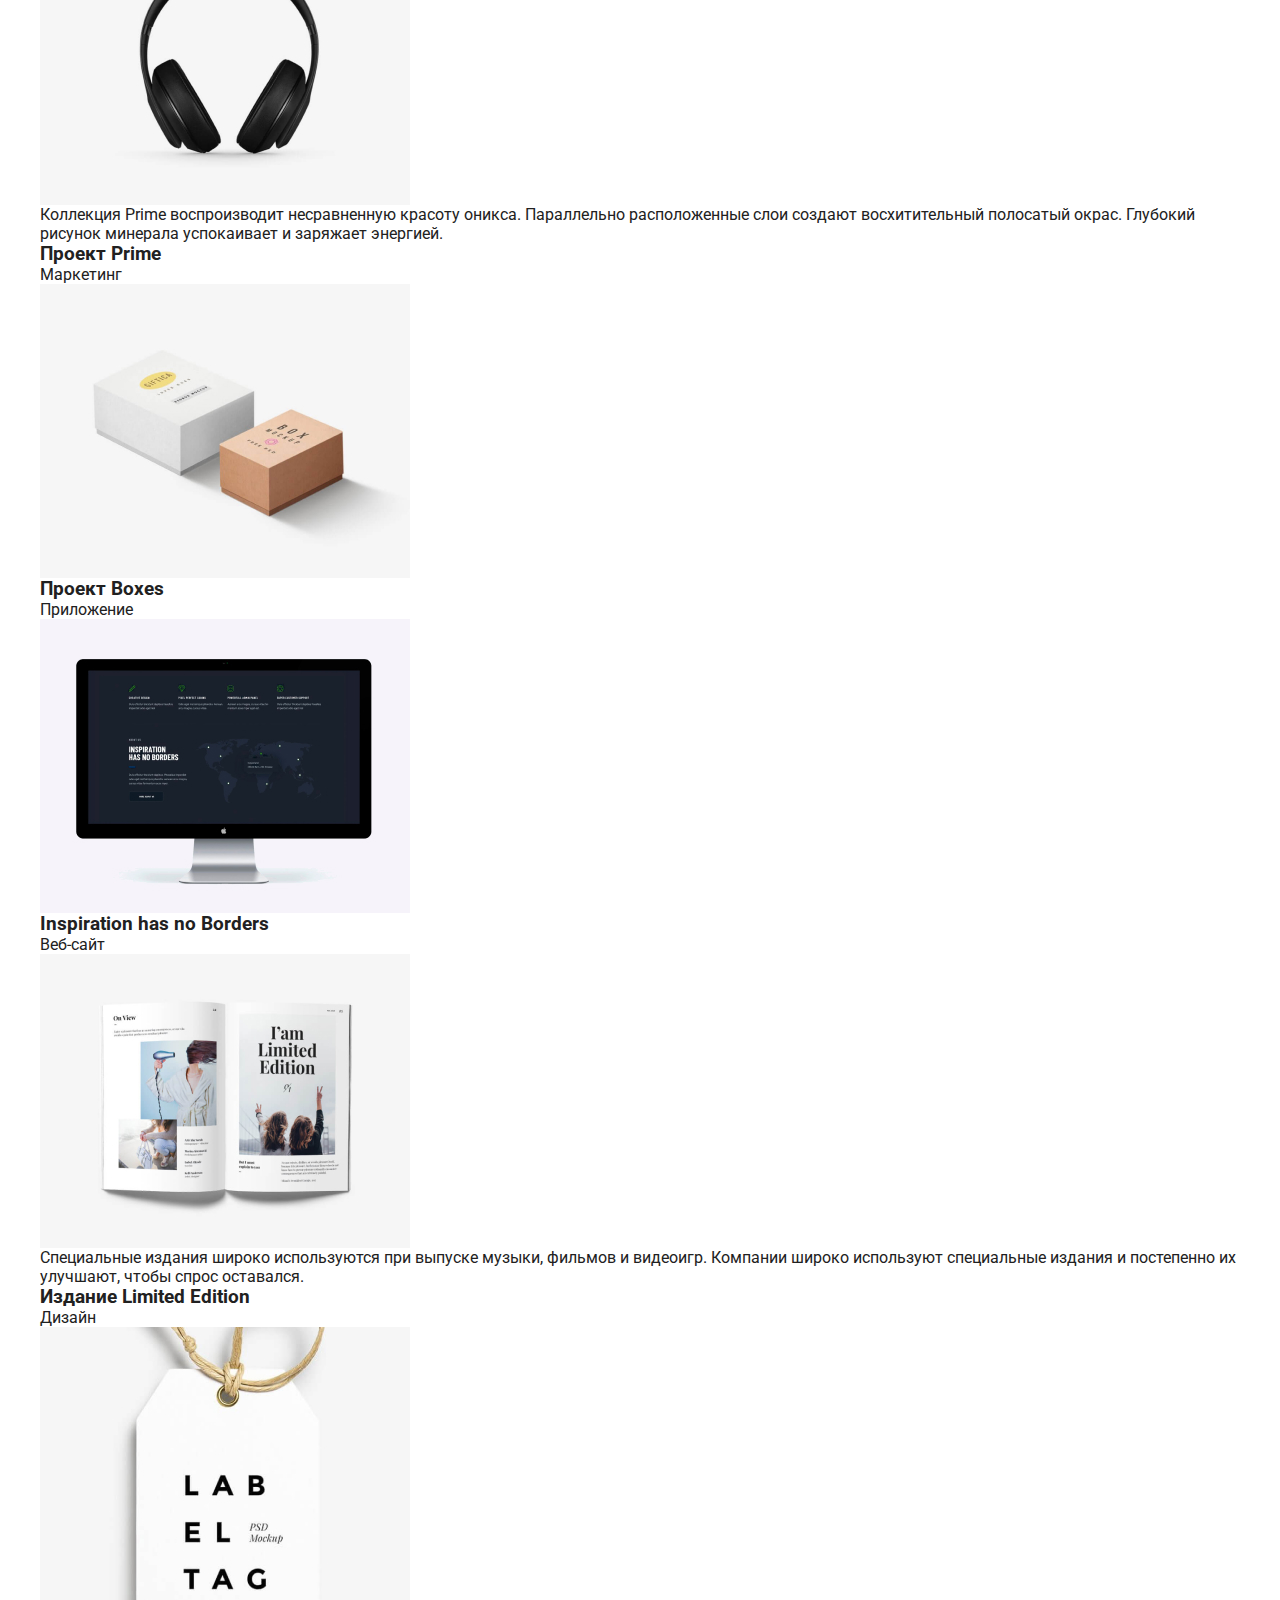
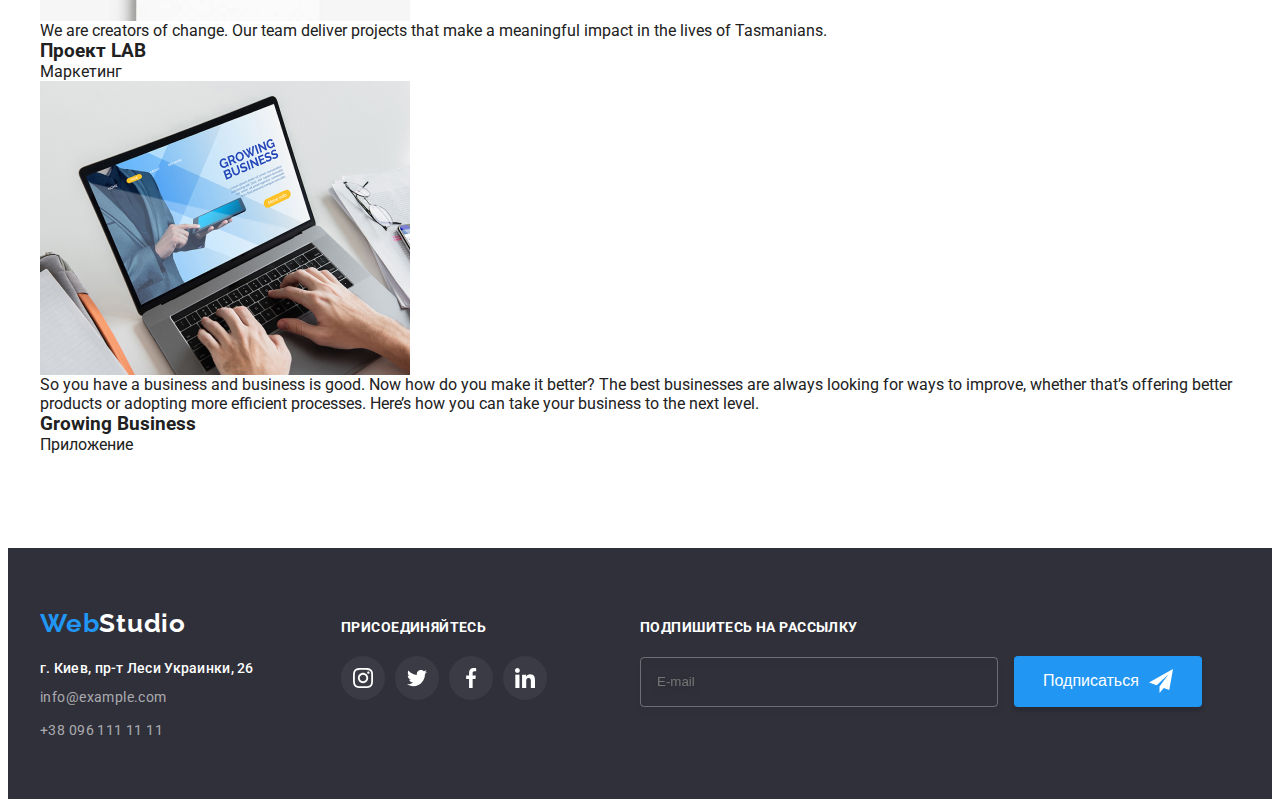
==== commit 7f2500c3: "hw7 2107211914" ====
--- a/portfolio.html
+++ b/portfolio.html
@@ -13,7 +13,7 @@
     <link rel="stylesheet" href="https://cdnjs.cloudflare.com/ajax/libs/modern-normalize/1.1.0/modern-normalize.min.css"
         integrity="sha512-wpPYUAdjBVSE4KJnH1VR1HeZfpl1ub8YT/NKx4PuQ5NmX2tKuGu6U/JRp5y+Y8XG2tV+wKQpNHVUX03MfMFn9Q=="
         crossorigin="anonymous" referrerpolicy="no-referrer" />
-    <link rel="stylesheet" href="./css/styles.css">
+    <link rel="stylesheet" href="./css/main.css">
 </head>
 
 <body>
--- a/css/main.css
+++ b/css/main.css
@@ -0,0 +1,890 @@
+:root {
+  --main-font: "Roboto", sans-serif;
+  --secondary-font: "Raleway", sans-serif;
+  --accent-color: #2196f3;
+  --main-color: #212121;
+  --description-color: #757575;
+  --logo-color: #ffffff;
+  --button-color: #2196f3;
+  --button-text-hover-color: #ffffff;
+  --button-hover-color: #188ce8;
+  --bg-color: #2f303a;
+  --team-bg: #f5f4fa;
+  --bg-btn-portfolio: #f5f4fa;
+  --hero-bg: #c4c4c4;
+  --social-bg: #afb1b8;
+  --overlay-bg: rgba(33, 150, 243, 0.9);
+  --placeholder-color: rgba(117, 117, 117, 0.5);
+  --bg-social-td: rgba(153, 153, 153, 0.1);
+}
+
+.visually-hidden {
+  position: absolute !important;
+  clip: rect(1px 1px 1px 1px);
+  /* IE6, IE7 */
+  clip: rect(1px, 1px, 1px, 1px);
+  padding: 0 !important;
+  border: 0 !important;
+  height: 1px !important;
+  width: 1px !important;
+  overflow: hidden;
+}
+
+h1,
+h2,
+h3,
+h4,
+h5,
+h6,
+p {
+  margin-top: 0;
+  margin-bottom: 0;
+}
+
+ul,
+ol {
+  margin-top: 0;
+  margin-bottom: 0;
+  padding-left: 0;
+}
+
+img {
+  display: block;
+  max-width: 100%;
+  height: auto;
+}
+
+.list {
+  list-style: none;
+}
+
+.link {
+  text-decoration: none;
+  color: var(--main-color);
+}
+
+address {
+  font-style: normal;
+}
+
+body {
+  font-family: var(--main-font);
+  font-weight: 400;
+  color: var(--main-color);
+}
+
+.section {
+  padding-top: 94px;
+}
+
+.container {
+  width: 1200px;
+  margin: 0 auto;
+  padding-left: 15px;
+  padding-right: 15px;
+}
+
+.modal-btn {
+  display: flex;
+  align-items: center;
+  text-align: center;
+  font-size: 16px;
+  line-height: 1.87;
+  border-radius: 4px;
+  letter-spacing: 0.06em;
+  cursor: pointer;
+  border: none;
+  transition: background-color 250ms cubic-bezier(0.4, 0, 0.2, 1), color 250ms cubic-bezier(0.4, 0, 0.2, 1);
+}
+
+.modal-btn:hover,
+.modal-btn:focus {
+  background-color: var(--button-hover-color);
+  color: var(--button-text-hover-color);
+}
+
+.social-list {
+  display: flex;
+  justify-content: space-between;
+}
+
+.social-list-icon {
+  width: 20px;
+  height: 20px;
+  fill: var(--social-bg);
+  transition: background-color 250ms cubic-bezier(0.4, 0, 0.2, 1), fill 250ms cubic-bezier(0.4, 0, 0.2, 1);
+}
+
+.social-list-link {
+  display: flex;
+  align-items: center;
+  justify-content: center;
+  width: 44px;
+  height: 44px;
+  border-radius: 50%;
+  transition: background-color 250ms cubic-bezier(0.4, 0, 0.2, 1), fill 250ms cubic-bezier(0.4, 0, 0.2, 1);
+}
+
+.social-list-link:hover,
+.social-list-link:focus {
+  fill: var(--logo-color);
+  background-color: var(--accent-color);
+}
+
+.social-list-link:hover .social-list-icon,
+.social-list-link:focus .social-list-icon {
+  fill: var(--logo-color);
+}
+
+.social-list-link.theme-dark {
+  background-color: var(--bg-social-td);
+  transition: background-color 250ms cubic-bezier(0.4, 0, 0.2, 1), fill 250ms cubic-bezier(0.4, 0, 0.2, 1);
+}
+
+.social-list-link.theme-dark:focus,
+.social-list-link.theme-dark:hover {
+  background-color: var(--accent-color);
+}
+
+.social-list-icon.theme-dark {
+  fill: var(--logo-color);
+  transition: background-color 250ms cubic-bezier(0.4, 0, 0.2, 1);
+}
+
+.mail-input {
+  display: flex;
+  align-items: center;
+  width: 570px;
+  margin-left: 93px;
+}
+
+.footer-form-inpt {
+  display: inline-block;
+  width: 358px;
+  height: 50px;
+}
+
+.footer-form-btn {
+  display: inline-block;
+  font-size: 16px;
+  line-height: 1.88;
+  padding: 10px 29px;
+  background-color: var(--accent-color);
+  color: var(--logo-color);
+  box-shadow: 0px 4px 4px rgba(0, 0, 0, 0.15);
+  border-radius: 4px;
+  margin-left: 12px;
+  border: none;
+}
+
+.button-lable {
+  display: flex;
+  align-items: center;
+}
+
+.footer-btn-icon {
+  width: 24px;
+  height: 24px;
+  margin-left: 10px;
+  /*box-shadow: 0px 4px 4px rgba(0, 0, 0, 0.15);
+  border-radius: 4px;*/
+}
+
+.footer-form-lable {
+  display: block;
+  font-weight: bold;
+  font-size: 14px;
+  line-height: 1.14;
+  letter-spacing: 0.03em;
+  text-transform: uppercase;
+  color: var(--logo-color);
+  margin-bottom: 20px;
+}
+
+.footer-form-inpt {
+  border: 1px solid rgba(255, 255, 255, 0.3);
+  box-sizing: border-box;
+  filter: drop-shadow(0px 4px 4px rgba(0, 0, 0, 0.15));
+  border-radius: 4px;
+  color: rgba(255, 255, 255, 0.6);
+  background-color: rgba(0, 0, 0, 0);
+  padding-left: 16px;
+}
+
+.backdrop {
+  position: fixed;
+  top: 0;
+  left: 0;
+  width: 100vw;
+  height: 100vh;
+  background-color: rgba(0, 0, 0, 0.2);
+  opacity: 1;
+  visibility: visible;
+  pointer-events: auto;
+  transition: opacity 250ms cubic-bezier(0.4, 0, 0.2, 1), visibility 250ms cubic-bezier(0.4, 0, 0.2, 1);
+}
+
+.is-hidden {
+  opacity: 0;
+  visibility: hidden;
+  pointer-events: none;
+}
+
+.modal {
+  position: absolute;
+  left: 50%;
+  top: 50%;
+  /*width: 528px;*/
+  /*height: 580px;*/
+  background-color: var(--logo-color);
+  transform: translate(-50%, -50%);
+  border-radius: 4px;
+  padding: 40px;
+}
+
+.close-btn {
+  display: flex;
+  justify-content: center;
+  align-items: center;
+  width: 30px;
+  height: 30px;
+  position: absolute;
+  top: 8px;
+  right: 8px;
+  border: 1px solid rgba(0, 0, 0, 0.1);
+  border-radius: 50%;
+  background-color: tranpatent;
+  cursor: pointer;
+  transition: fill 250ms cubic-bezier(0.4, 0, 0.2, 1);
+}
+
+.close-btn:focus,
+.close-btn:hover {
+  fill: var(--accent-color);
+}
+
+.inputs {
+  margin-bottom: 20px;
+}
+
+.modal-form-head {
+  font-weight: bold;
+  font-size: 20px;
+  line-height: 1.15;
+  text-align: center;
+  letter-spacing: 0.03em;
+  margin-bottom: 12px;
+}
+
+.modal-close {
+  width: 18px;
+  height: 18px;
+}
+
+.modal-form {
+  display: flex;
+  flex-direction: column;
+  /*padding: 40px;*/
+}
+
+.modal-form-icon {
+  position: absolute;
+  left: 12px;
+  top: 50%;
+  transform: translateY(-50%);
+  display: block;
+  width: 18px;
+  height: 18px;
+  transition: fill 250ms cubic-bezier(0.4, 0, 0.2, 1);
+}
+
+.modal-form-input:focus + .modal-form-icon,
+.modal-form-input:hover + .modal-form-icon,
+.modal-form-input:focus,
+.modal-form-input:hover,
+.modal-form-message:hover {
+  border-color: var(--accent-color);
+  fill: var(--accent-color);
+  outline: none;
+}
+
+.modal-form-input-wrapper {
+  position: relative;
+  display: block;
+  cursor: pointer;
+  margin-top: 4px;
+}
+
+.modal-form-field {
+  font-size: 12px;
+  line-height: 1.17;
+  letter-spacing: 0.01em;
+  color: var(--description-color);
+  margin-bottom: 10px;
+}
+
+.modal-form-input {
+  width: 100%;
+  height: 40px;
+  padding-left: 42px;
+  /*margin-bottom: 10px;*/
+  border: 1px solid rgba(33, 33, 33, 0.2);
+  border-radius: 4px;
+  /*margin-top: 4px;*/
+  transition: border-color 250ms cubic-bezier(0.4, 0, 0.2, 1);
+}
+
+.modal-form-message {
+  width: 100%;
+  height: 120px;
+  margin-top: 4px;
+  margin-bottom: 10px;
+  padding: 12px 16px;
+  resize: none;
+  border: 1px solid rgba(33, 33, 33, 0.2);
+  border-radius: 4px;
+  transition: border-color 250ms cubic-bezier(0.4, 0, 0.2, 1);
+}
+
+.modal-form-message::placeholder {
+  color: var(--placeholder-color);
+}
+
+/*.modal-form-message:focus {
+  border-color: var(--accent-color);
+  outline: none;
+}*/
+.modal-form-checkbox-label {
+  display: flex;
+  align-items: center;
+  font-size: 14px;
+  line-height: 1.71px;
+  /* identical to box height, or 171% */
+  letter-spacing: 0.03em;
+  margin-bottom: 30px;
+}
+
+.modal-form-checkbox-label::before {
+  display: block;
+  content: "";
+  width: 16px;
+  height: 15px;
+  background-image: url(../images/check-box.svg);
+  cursor: pointer;
+  transition: background-image 250ms cubic-bezier(0.4, 0, 0.2, 1);
+  margin-right: 10px;
+  border: none;
+  border-radius: 2px;
+}
+
+.modal-form-label-link {
+  display: flex;
+  align-items: center;
+  font-size: 14px;
+  line-height: 1.71px;
+  color: var(--accent-color);
+}
+
+.modal-form-label-link:visited {
+  color: var(--accent-color);
+}
+
+.modal-form-checkbox:checked + .modal-form-checkbox-label::before {
+  background-image: url(../images/check.svg);
+  /*outline: none;*/
+}
+
+.modal-form-btn {
+  align-self: center;
+  padding: 10px 56px;
+  box-shadow: 0px 4px 4px rgba(0, 0, 0, 0.15);
+  border-radius: 4px;
+  background-color: var(--accent-color);
+  color: var(--logo-color);
+  transition: box-shadow 250ms cubic-bezier(0.4, 0, 0.2, 1);
+}
+
+.modal-form-btn:hover,
+.modal-form-btn:focus {
+  box-shadow: 0px 4px 4px rgba(0, 0, 0, 0.25);
+}
+
+.header {
+  padding-top: 24px;
+  padding-bottom: 25px;
+  border-bottom: 1px solid #ececec;
+}
+
+.header-container {
+  display: flex;
+  align-items: center;
+  justify-content: space-between;
+}
+
+.navigation {
+  display: flex;
+  align-items: center;
+}
+
+.menu {
+  display: flex;
+  align-items: center;
+}
+
+.menu-contact {
+  display: flex;
+  align-items: center;
+}
+
+.menu.list {
+  cursor: pointer;
+}
+
+.menu-contact-link {
+  display: flex;
+  align-items: center;
+  justify-content: center;
+}
+
+.menu-contact-link:not(:last-child) {
+  margin-right: 30px;
+}
+
+.menu-item:not(:last-child) {
+  margin-right: 50px;
+}
+
+.menu-link {
+  font-weight: 500;
+  font-size: 14px;
+  line-height: 1.14;
+  letter-spacing: 0.02em;
+}
+
+.header-link {
+  color: var(--description-color);
+  fill: var(--description-color);
+}
+
+.tel-link,
+.mail-link {
+  font-size: 14px;
+  line-height: 1.71;
+  letter-spacing: 0.03em;
+  transition: color 250ms cubic-bezier(0.4, 0, 0.2, 1), fill 250ms cubic-bezier(0.4, 0, 0.2, 1);
+}
+
+.menu-link:hover,
+.menu-link:focus {
+  color: var(--accent-color);
+}
+
+.mail-link:hover,
+.mail-link:focus,
+.mail-link:hover .contact-link-item,
+.mail-link:focus .contact-link-item {
+  color: var(--accent-color);
+  fill: var(--accent-color);
+}
+
+.tel-link:hover,
+.tel-link:focus,
+.tel-link:hover .contact-link-item,
+.tel-link:focus .contact-link-item {
+  color: var(--accent-color);
+  fill: var(--accent-color);
+}
+
+.menu-link.current {
+  color: var(--accent-color);
+  /*background-image: url();*/
+}
+
+.contact-link-item {
+  display: flex;
+  align-items: center;
+  justify-content: center;
+  margin-right: 10px;
+}
+
+.mail-link.header-link {
+  display: flex;
+  align-items: center;
+}
+
+.tel-link.header-link {
+  display: flex;
+  align-items: center;
+}
+
+/*
+.mail-link.header-link::before {
+    content: url("../images/sprite.svg#envelope");
+    display: flex;
+    align-items: center;
+    width: 16px;
+    height: 12px;
+    fill: ;
+    margin-right: 10px;
+}
+
+
+
+.tel-link.header-link::before {
+    content: url("../images/sprite.svg#smartphone");
+    display: block;
+    align-content: center;
+    width: 10px;
+    height: 16px;
+    fill: ;
+    margin-right: 10px;
+}*/
+.menu-link.current::after {
+  content: "";
+  display: block;
+  width: auto;
+  height: 4px;
+  background-color: var(--accent-color);
+  position: relative;
+  top: 30px;
+  left: auto;
+  border-radius: 2px;
+}
+
+/*
+*/
+.logo {
+  margin-right: 93px;
+  font-family: var(--secondary-font);
+  font-weight: 700;
+  font-size: 26px;
+  line-height: 1.19;
+  letter-spacing: 0.03em;
+  /*text-shadow: 0px 4px 4px rgba(0, 0, 0, 0.25);*/
+}
+
+.logo-span {
+  color: var(--accent-color);
+}
+
+.hero-container {
+  display: flex;
+  align-items: center;
+  flex-direction: column;
+  width: 1600px;
+  background-color: var(--hero-bg);
+  background-image: linear-gradient(rgba(47, 48, 58, 0.4), rgba(47, 48, 58, 0.4)), url(../images/Hero/hero.jpg);
+  padding-top: 200px;
+  padding-bottom: 200px;
+  position: relative;
+  bottom: 1px;
+  right: auto;
+}
+
+.hero-title {
+  width: 700px;
+  font-weight: 900;
+  font-size: 44px;
+  line-height: 1.36;
+  text-align: center;
+  letter-spacing: 0.06em;
+  text-transform: uppercase;
+  color: var(--button-text-hover-color);
+  margin-bottom: 30px;
+}
+
+.hero-btn {
+  padding: 10px 32px;
+  font-weight: 700;
+  font-size: 16px;
+  line-height: 1.88;
+  text-align: center;
+  letter-spacing: 0.06em;
+  background-color: var(--button-color);
+  color: var(--button-text-hover-color);
+}
+
+.btn-container {
+  margin-bottom: 50px;
+}
+
+.portfolio-conteiner {
+  margin-bottom: 94px;
+}
+
+/*svg*/
+.serveces-box-link {
+  display: flex;
+  align-items: center;
+  justify-content: center;
+  width: 270px;
+  height: 120px;
+  margin-bottom: 30px;
+  background-color: var(--team-bg);
+  border-radius: 4px;
+}
+
+.serveces-box-item {
+  width: 70px;
+  height: 70px;
+}
+
+/*svg end*/
+.services-container {
+  display: flex;
+  flex-wrap: wrap;
+  justify-content: space-between;
+}
+
+.services-title {
+  font-weight: 700;
+  font-size: 14px;
+  line-height: 1.14;
+  letter-spacing: 0.03em;
+  text-transform: uppercase;
+  margin-bottom: 10px;
+}
+
+.services-description {
+  font-size: 14px;
+  line-height: 1.71;
+  letter-spacing: 0.03em;
+  color: var(--description-color);
+}
+
+.serveces-box {
+  width: 270px;
+}
+
+.about-container {
+  display: flex;
+  justify-content: space-between;
+  margin-bottom: 94px;
+}
+
+/*.about-title {
+  font-weight: 700;
+  font-size: 36px;
+  line-height: 1.17;
+  text-align: center;
+  letter-spacing: 0.03em;
+  margin-bottom: 50px;
+}*/
+.about-container-item {
+  position: relative;
+}
+
+.about-label {
+  position: absolute;
+  width: 370px;
+  /*height: 70px;*/
+  bottom: 0;
+  left: 0;
+  font-weight: 600;
+  font-size: 14px;
+  line-height: 1.14;
+  text-align: center;
+  letter-spacing: 0.03em;
+  text-transform: uppercase;
+  padding-top: 27px;
+  padding-bottom: 27px;
+  background-color: rgba(47, 48, 58, 0.8);
+  text-align: center;
+  color: var(--logo-color);
+}
+
+.team-list-content {
+  padding-top: 30px;
+  padding-bottom: 30px;
+  padding-left: 32px;
+  padding-right: 32px;
+}
+
+.team-container {
+  display: flex;
+  flex-wrap: wrap;
+  margin-left: -30px;
+  margin-top: -30px;
+}
+
+.team-box {
+  margin-top: 30px;
+  margin-left: 30px;
+  background-color: var(--logo-color);
+  border-radius: 0px 0px 4px 4px;
+  box-shadow: 0px 1px 3px rgba(0, 0, 0, 0.12), 0px 1px 1px rgba(0, 0, 0, 0.14), 0px 2px 1px rgba(0, 0, 0, 0.2);
+}
+
+.team-section {
+  padding-bottom: 94px;
+}
+
+.team {
+  background-color: var(--team-bg);
+}
+
+.section-title {
+  font-weight: 700;
+  font-size: 36px;
+  line-height: 1.17;
+  text-align: center;
+  letter-spacing: 0.03em;
+  margin-bottom: 50px;
+}
+
+.team-name-title {
+  /*padding-top: 30px;*/
+  margin-bottom: 10px;
+  font-weight: 500;
+  font-size: 16px;
+  line-height: 1.19;
+  text-align: center;
+  letter-spacing: 0.03em;
+}
+
+.team-description {
+  /*margin-top: 10px;*/
+  margin-bottom: 30px;
+  font-size: 16px;
+  line-height: 1.19;
+  text-align: center;
+  letter-spacing: 0.03em;
+  color: var(--description-color);
+}
+
+.client-item {
+  display: flex;
+  /*flex-direction: column;*/
+  width: 170px;
+  height: 92px;
+  fill: var(--description-color);
+  border: 1px solid;
+  color: var(--description-color);
+  border-radius: 4px;
+  filter: drop-shadow(0px 4px 4px rgba(0, 0, 0, 0.25));
+}
+
+.client-list-link {
+  display: flex;
+  justify-content: center;
+  align-items: center;
+  width: 100%;
+  height: 100%;
+  /*flex-direction: column;
+    justify-content:center;
+    align-items: center;*/
+}
+
+.client-item-icon {
+  width: 106px;
+  height: 60px;
+  fill: var(--social-bg);
+  transition: color 250ms cubic-bezier(0.4, 0, 0.2, 1), fill 250ms cubic-bezier(0.4, 0, 0.2, 1);
+  /*border: 1px solid;
+    color: var(--description-color);
+    border-radius: 4px;*/
+}
+
+.client-item:hover,
+.client-item:hover .client-item-icon,
+.client-item:focus,
+.client-item:focus .client-item-icon {
+  fill: var(--accent-color);
+  color: var(--accent-color);
+}
+
+/*svg end*/
+.section .client {
+  padding-bottom: 92px;
+}
+
+.clients {
+  display: flex;
+  align-items: center;
+  justify-content: space-between;
+  /*padding-bottom: 94px;*/
+}
+
+/*.clients-title {
+  font-weight: 600;
+  font-size: 36px;
+  line-height: 1.17;
+  text-align: center;
+  letter-spacing: 0.03em;
+
+  margin-bottom: 50px;
+}*/
+.footer-title {
+  font-weight: bold;
+  font-size: 14px;
+  line-height: 1.14;
+  letter-spacing: 0.03em;
+  text-transform: uppercase;
+  color: var(--logo-color);
+  margin-bottom: 20px;
+  /*padding-top: 9px;*/
+}
+
+.footer {
+  /*height: 251px;*/
+  background-color: var(--bg-color);
+  padding-top: 60px;
+  padding-bottom: 60px;
+}
+
+.footer-container {
+  display: inline-flex;
+  align-items: baseline;
+  /*height: 130px;
+    
+    flex-direction: column;
+    flex-wrap: wrap;
+    justify-content: left;*/
+}
+
+/*.address-container {
+  margin-right: 70px;
+}*/
+.address-item-footer:not(:last-child) {
+  margin-bottom: 9px;
+}
+
+.mail-link.footer-link,
+.tel-link.footer-link {
+  color: rgba(255, 255, 255, 0.6);
+}
+
+.address-link {
+  font-weight: 500;
+  font-size: 14px;
+  line-height: 1.14;
+  letter-spacing: 0.02em;
+  color: var(--logo-color);
+}
+
+.footer-logo .logo {
+  color: var(--logo-color);
+}
+
+.footer-logo {
+  /*display: flex;*/
+  width: 150px;
+  height: 30px;
+  margin-bottom: 20px;
+}
+
+.social {
+  /*display: flex;
+    flex-direction: column;*/
+  width: 206px;
+  margin-left: 70px;
+  /*height: 80px;*/
+}
+
+.address {
+  /*display: flex;*/
+  width: 231px;
+  height: 81px;
+  /*flex-direction: column;*/
+}
+/*# sourceMappingURL=main.css.map */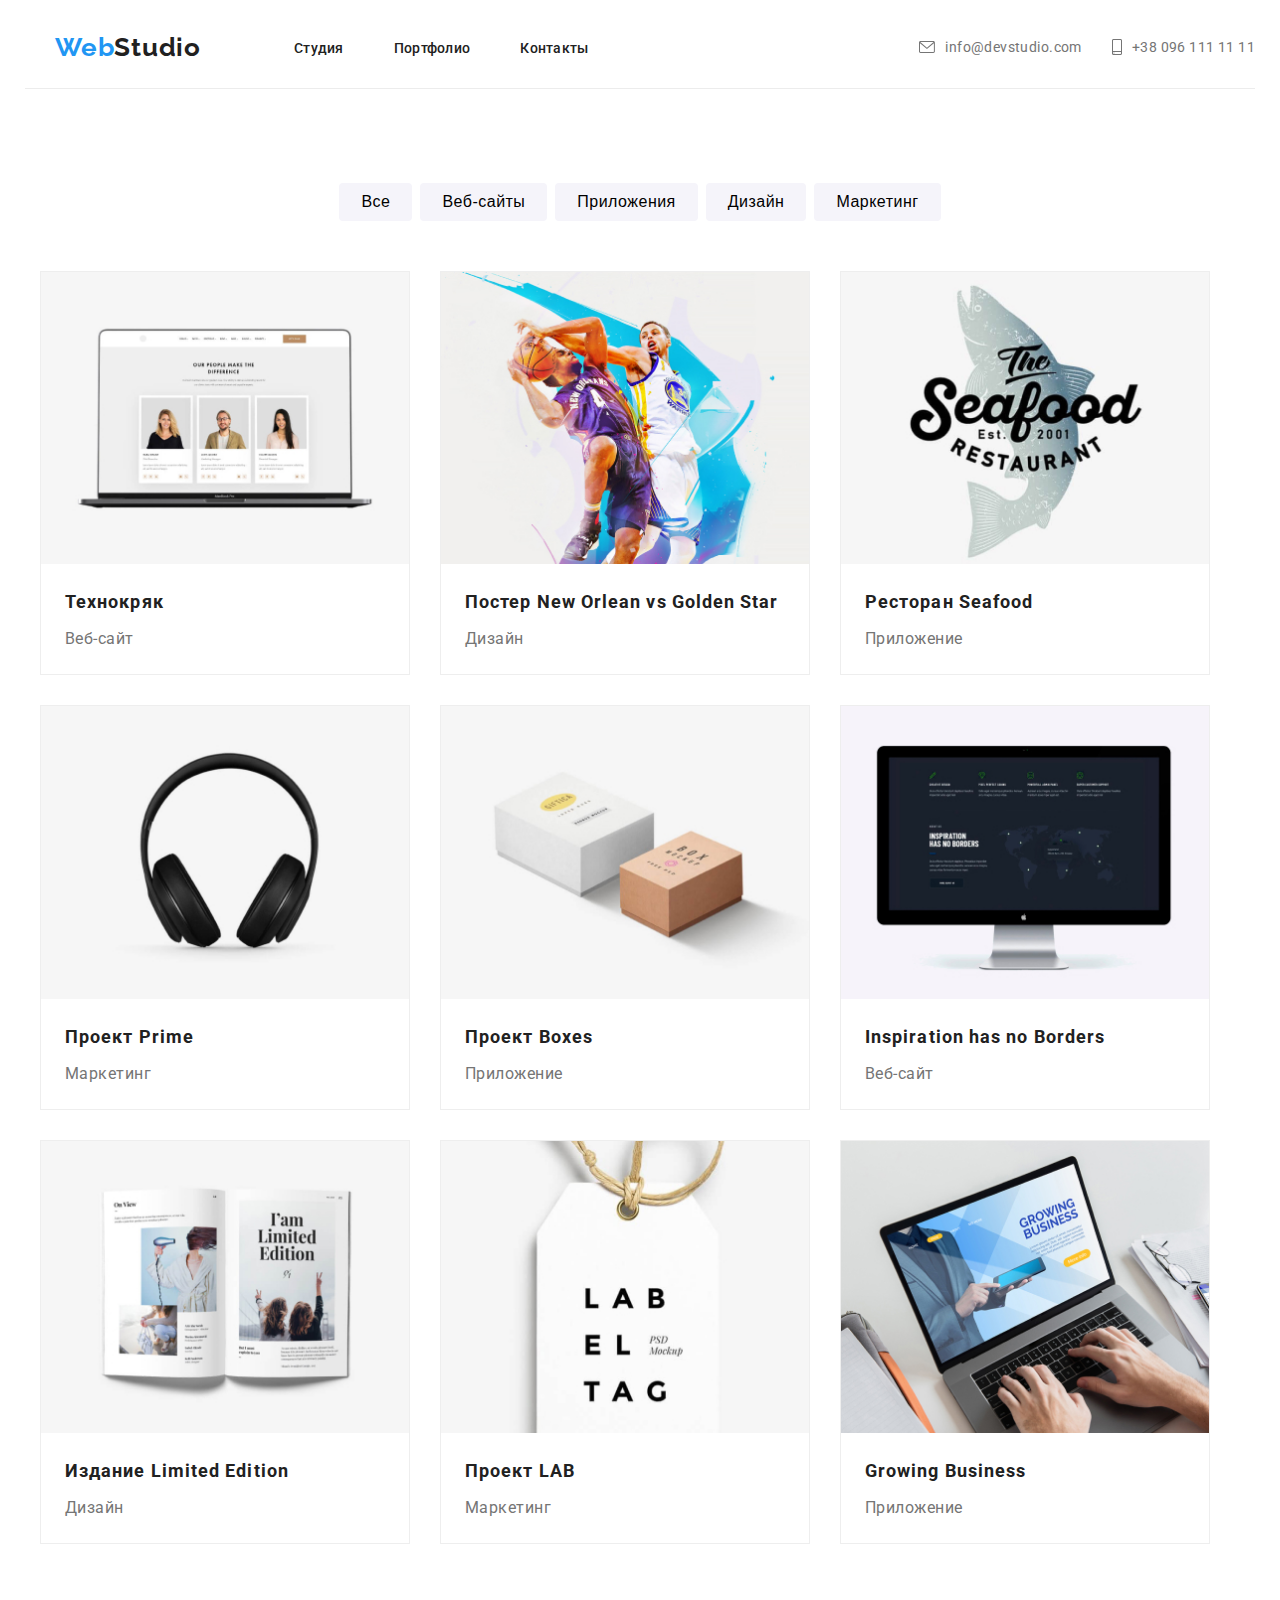
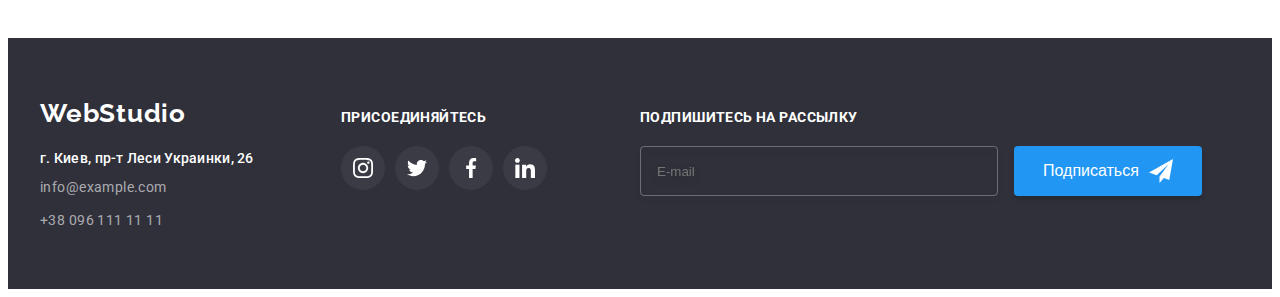
==== commit 54c1e717: "hw7 0708212233" ====
--- a/portfolio.html
+++ b/portfolio.html
@@ -21,24 +21,24 @@
     <header class="header container">
         <div class="container header-container">
             <nav class="navigation">
-                <a class="logo link" href="./"> <span class="logo-span">
+                <a class="logo link logo-margin" href="./"> <span class="logo__span">
                         Web</span>Studio
                 </a>
                 <ul class="menu list">
-                    <li class="menu-item current">
-                        <a class="menu-link link " href="./index.html">Студия</a>
+                    <li class="menu__item current">
+                        <a class="menu__item-link link current" href="./index.html">Студия</a>
                     </li>
-                    <li class="menu-item">
-                        <a class="menu-link link current" href="./portfolio.html">Портфолио</a>
+                    <li class="menu__item">
+                        <a class="menu__item-link link " href="./portfolio.html">Портфолио</a>
                     </li>
-                    <li class="menu-item">
-                        <a class="menu-link link" href="#contact">Контакты</a>
+                    <li class="menu__item">
+                        <a class="menu__item-link link" href="#contact">Контакты</a>
                     </li>
                 </ul>
             </nav>
 
             <ul class="menu-contact list">
-                <li class="menu-contact-link">
+                <li class="menu-contact__link">
                     <a class="mail-link link header-link" href="mailto:info@devstudio.com">
                         <svg class="contact-link-item header-link" width="16px" height="12px">
                             <use href="./images/sprite.svg#envelope"></use>
@@ -46,7 +46,7 @@
                         info@devstudio.com
                     </a>
                 </li>
-                <li class="menu-contact-link">
+                <li class="menu-contact__link">
                     <a class="tel-link link header-link" href="tell:+380961111111">
                         <svg class="contact-link-item header-link" width="10px" height="16px">
                             <use href="./images/sprite.svg#smartphone"></use>
--- a/css/main.css
+++ b/css/main.css
@@ -440,43 +440,54 @@
   cursor: pointer;
 }
 
-.menu-contact-link {
+.menu-contact__link {
   display: flex;
   align-items: center;
   justify-content: center;
 }
 
-.menu-contact-link:not(:last-child) {
+.menu-contact__link:not(:last-child) {
   margin-right: 30px;
 }
 
-.menu-item:not(:last-child) {
+.menu__item:not(:last-child) {
   margin-right: 50px;
 }
 
-.menu-link {
+.menu__item-link {
   font-weight: 500;
   font-size: 14px;
   line-height: 1.14;
   letter-spacing: 0.02em;
 }
 
+.menu__item-link:hover, .menu__item-link:focus {
+  color: var(--accent-color);
+}
+
 .header-link {
   color: var(--description-color);
   fill: var(--description-color);
 }
 
+.tel-link.header-link,
+.mail-link.header-link {
+  display: flex;
+  align-items: center;
+}
+
+/*
+.tel-link.header-link {
+  display: flex;
+  align-items: center;
+}
+*/
 .tel-link,
 .mail-link {
   font-size: 14px;
   line-height: 1.71;
   letter-spacing: 0.03em;
   transition: color 250ms cubic-bezier(0.4, 0, 0.2, 1), fill 250ms cubic-bezier(0.4, 0, 0.2, 1);
-}
-
-.menu-link:hover,
-.menu-link:focus {
-  color: var(--accent-color);
 }
 
 .mail-link:hover,
@@ -495,7 +506,7 @@
   fill: var(--accent-color);
 }
 
-.menu-link.current {
+.menu__link.current {
   color: var(--accent-color);
   /*background-image: url();*/
 }
@@ -505,16 +516,6 @@
   align-items: center;
   justify-content: center;
   margin-right: 10px;
-}
-
-.mail-link.header-link {
-  display: flex;
-  align-items: center;
-}
-
-.tel-link.header-link {
-  display: flex;
-  align-items: center;
 }
 
 /*
@@ -539,7 +540,7 @@
     fill: ;
     margin-right: 10px;
 }*/
-.menu-link.current::after {
+.menu__link.current::after {
   content: "";
   display: block;
   width: auto;
@@ -554,7 +555,6 @@
 /*
 */
 .logo {
-  margin-right: 93px;
   font-family: var(--secondary-font);
   font-weight: 700;
   font-size: 26px;
@@ -563,7 +563,11 @@
   /*text-shadow: 0px 4px 4px rgba(0, 0, 0, 0.25);*/
 }
 
-.logo-span {
+.logo-margin {
+  margin-right: 93px;
+}
+
+.logo__span {
   color: var(--accent-color);
 }
 
@@ -887,4 +891,115 @@
   height: 81px;
   /*flex-direction: column;*/
 }
+
+.portfolio-btn {
+  padding: 6px 22px;
+  font-weight: 500;
+  font-size: 16px;
+  line-height: 1.63;
+  text-align: center;
+  letter-spacing: 0.03em;
+  cursor: pointer;
+  background-color: var(--bg-btn-portfolio);
+  transition: box-shadow 250ms cubic-bezier(0.4, 0, 0.2, 1), background-color 250ms cubic-bezier(0.4, 0, 0.2, 1), color 250ms cubic-bezier(0.4, 0, 0.2, 1);
+}
+
+.portfolio-btn-list {
+  display: flex;
+  align-items: center;
+  justify-content: center;
+}
+
+.portfolio-btn {
+  /*box-shadow: 0px 3px 1px rgba(0, 0, 0, 0.1), 0px 1px 2px rgba(0, 0, 0, 0.08),
+    0px 2px 2px rgba(0, 0, 0, 0.12);*/
+  border-radius: 4px;
+}
+
+.portfolio-btn:focus,
+.portfolio-btn:hover {
+  box-shadow: 0px 3px 1px rgba(0, 0, 0, 0.1), 0px 1px 2px rgba(0, 0, 0, 0.08), 0px 2px 2px rgba(0, 0, 0, 0.12);
+}
+
+.portfolio-btn-item:not(:last-child) {
+  margin-right: 8px;
+}
+
+.portfolio-list {
+  display: flex;
+  flex-wrap: wrap;
+  margin-top: -30px;
+  margin-left: -30px;
+}
+
+.portfolio-box-link {
+  display: block;
+}
+
+.portfolio-box-img-wraper {
+  display: block;
+  position: relative;
+  overflow: hidden;
+}
+
+.overlay {
+  font-size: 18px;
+  line-height: 1.56;
+  letter-spacing: 0.03em;
+  position: absolute;
+  top: 0;
+  left: 0;
+  width: 100%;
+  height: 100%;
+  overflow: auto;
+  background-color: var(--overlay-bg);
+  color: var(--logo-color);
+  padding: 64px 24px;
+  transform: translateY(100%);
+  transition: transform 250ms cubic-bezier(0.4, 0, 0.2, 1);
+  /*padding-top: 63px;
+    padding-left: 24px;
+    padding-bottom: 63px;
+    padding-right: 24px;*/
+}
+
+.portfolio-box-link:hover .overlay,
+.portfolio-box-link:focus .overlay {
+  transform: translateY(0%);
+}
+
+.portfolio-box {
+  position: relative;
+  width: 370px;
+  background: #ffffff;
+  border: 1px solid #eeeeee;
+  box-sizing: border-box;
+  margin-top: 30px;
+  margin-left: 30px;
+  transition: box-shadow 250ms cubic-bezier(0.4, 0, 0.2, 1);
+}
+
+.portfolio-box:hover,
+.portfolio-box:focus {
+  box-shadow: 0px 1px 1px rgba(0, 0, 0, 0.12), 0px 4px 4px rgba(0, 0, 0, 0.06), 1px 4px 6px rgba(0, 0, 0, 0.16);
+}
+
+.portfolio-text {
+  padding: 20px 24px;
+}
+
+.portfolio-imeg-title {
+  margin-bottom: 4px;
+  font-weight: 700;
+  font-size: 18px;
+  line-height: 2;
+  letter-spacing: 0.06em;
+}
+
+.portfolio-image-decription {
+  font-size: 16px;
+  line-height: 1.87;
+  letter-spacing: 0.03em;
+  color: var(--description-color);
+}
 /*# sourceMappingURL=main.css.map */